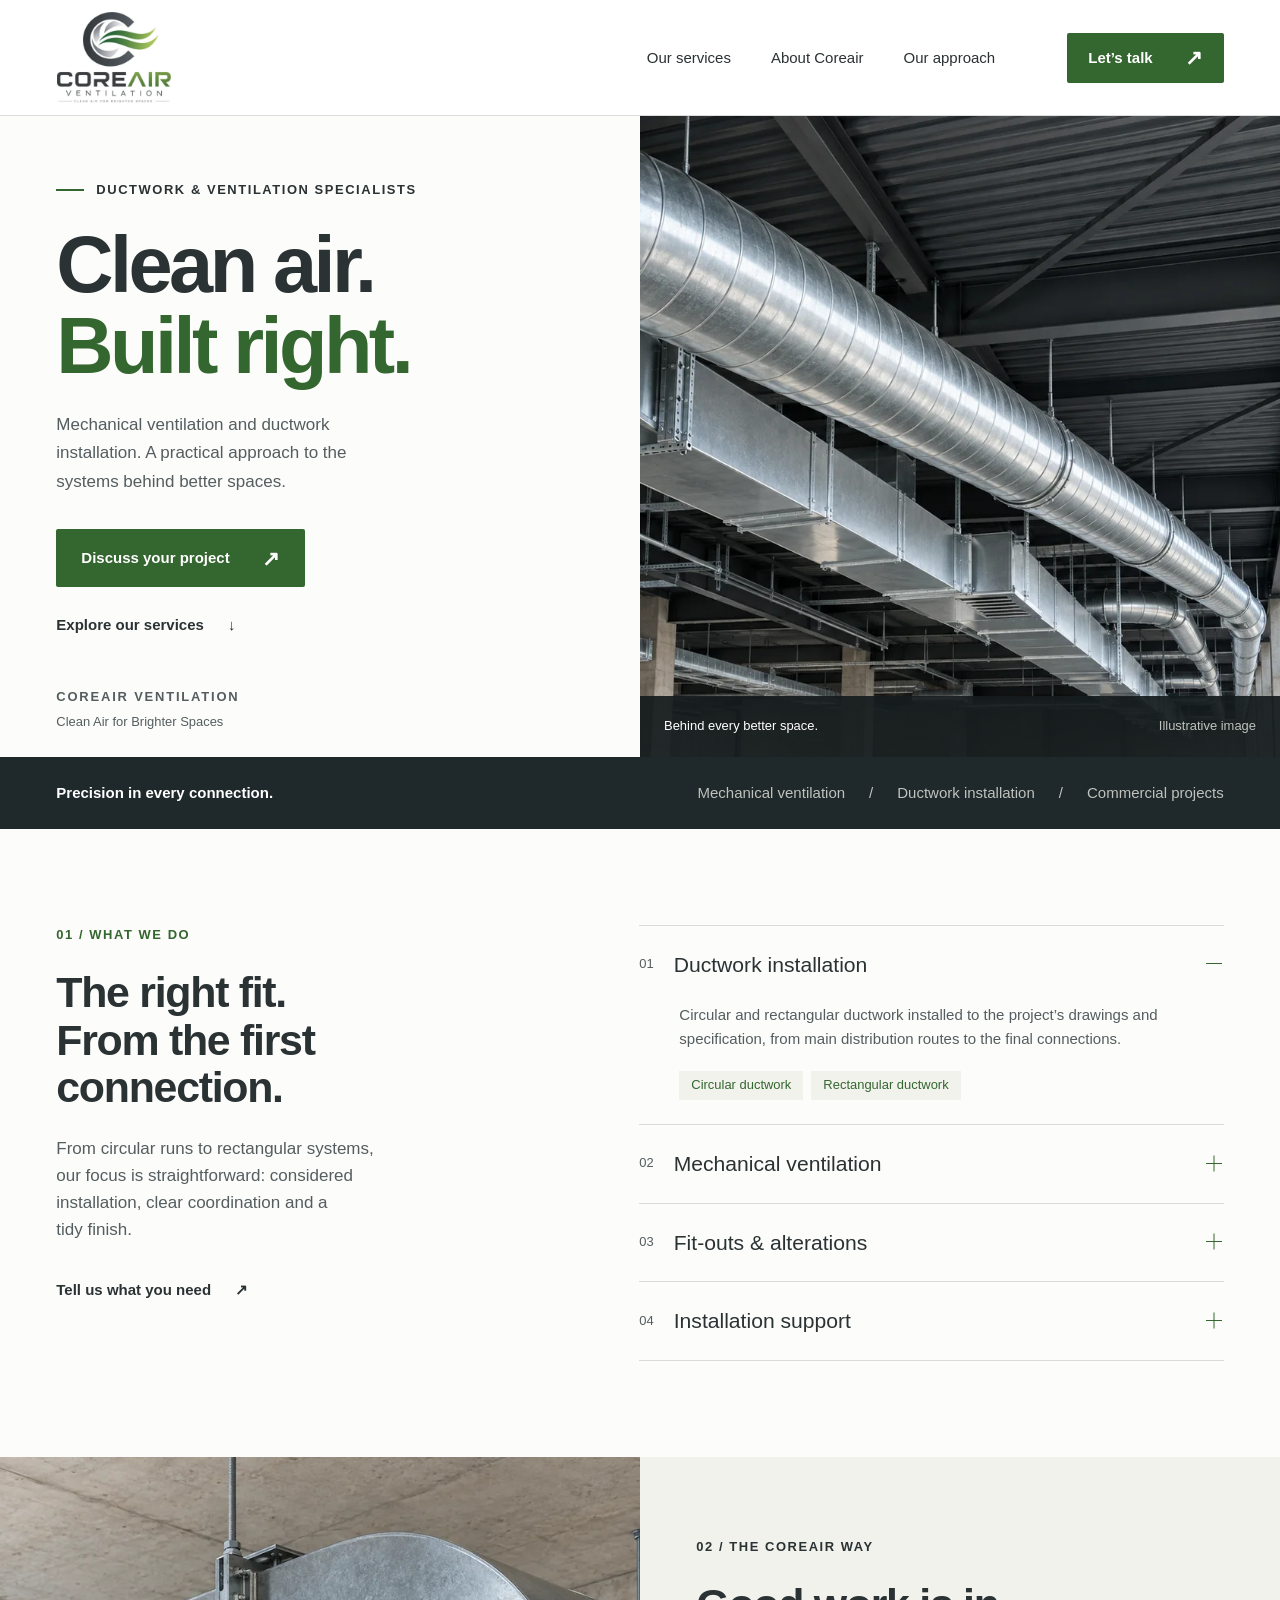
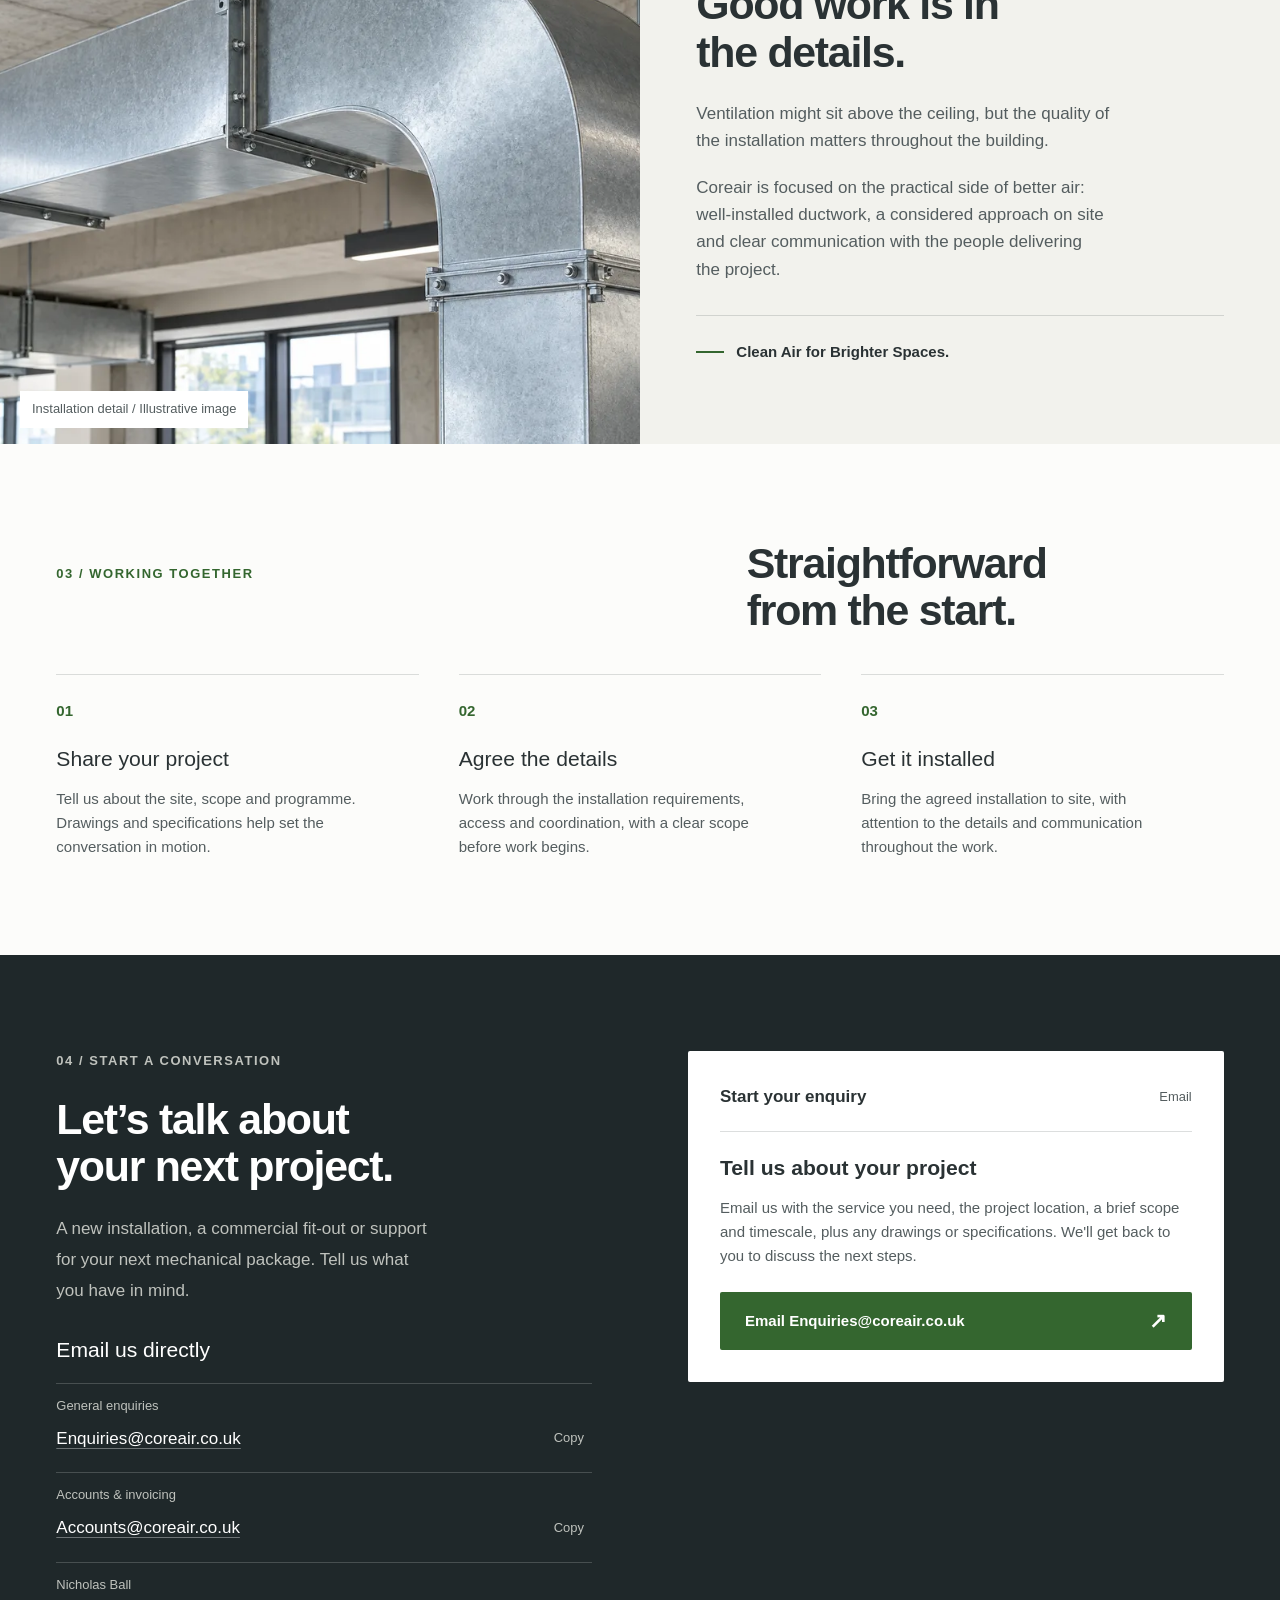
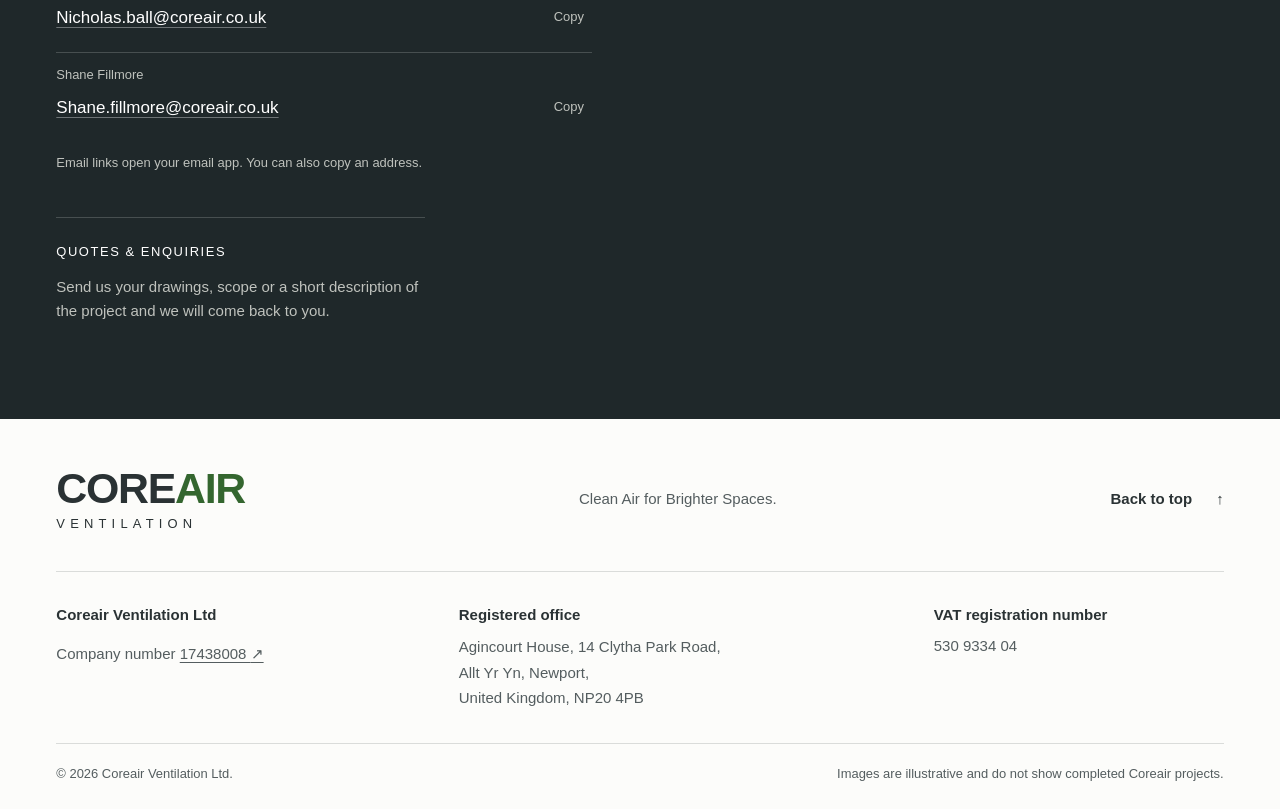
==== index.html @ 1199c588 "Coreair Ventilation website for GitHub Pages (coreair.co.uk) Co-Authored-By: Claude Opus 5.5 <norepl" ====
<!doctype html>
<html lang="en-GB">
<head>
  <meta charset="utf-8">
  <meta name="viewport" content="width=device-width,initial-scale=1">
  <meta name="robots" content="noindex,nofollow">
  <title>Coreair Ventilation | Clean Air for Brighter Spaces</title>
  <meta name="description" content="Coreair Ventilation. Ductwork and mechanical ventilation installation for commercial spaces. Explore our services and start a conversation about your project.">
  <meta name="theme-color" content="#32383a">
  <link rel="preconnect" href="https://api.fontshare.com">
  <link href="https://api.fontshare.com/v2/css?f[]=satoshi@400,500,700&f[]=cabinet-grotesk@500,700,800&display=swap" rel="stylesheet">
  <link rel="stylesheet" href="./base.css">
  <link rel="stylesheet" href="./style.css?v=3">
  <link rel="preload" as="image" href="./assets/ductwork-hero.webp">
  <script src="./app.js?v=3" defer></script>
</head>
<body>
  <a class="skip-link" href="#main">Skip to content</a>
  <header class="site-header">
    <div class="header-inner">
      <a class="brand" href="#home" aria-label="Coreair Ventilation home"><img src="./assets/coreair-logo.webp" width="600" height="480" alt="Coreair Ventilation. Clean Air for Brighter Spaces."></a>
      <nav class="desktop-nav" aria-label="Main navigation">
        <a href="#services">Our services</a><a href="#about">About Coreair</a><a href="#approach">Our approach</a>
      </nav>
      <a class="button header-cta" href="#contact">Let’s talk <span aria-hidden="true">↗</span></a>
      <button class="menu-toggle" aria-expanded="false" aria-controls="mobile-nav">Menu <span aria-hidden="true">☰</span></button>
    </div>
    <nav id="mobile-nav" class="mobile-nav" aria-label="Mobile navigation" hidden>
      <a href="#services">Our services</a><a href="#about">About Coreair</a><a href="#approach">Our approach</a><a href="#contact">Discuss your project ↗</a>
    </nav>
  </header>
  <main id="main">
    <section class="hero" id="home" aria-labelledby="hero-title">
      <div class="hero-copy">
        <p class="eyebrow"><span class="small-rule" aria-hidden="true"></span> Ductwork &amp; ventilation specialists</p>
        <h1 id="hero-title">Clean air.<br><span>Built right.</span></h1>
        <p class="hero-description">Mechanical ventilation and ductwork installation. A practical approach to the systems behind better spaces.</p>
        <a href="#contact" class="button">Discuss your project <span aria-hidden="true">↗</span></a>
        <a href="#services" class="text-link">Explore our services <span aria-hidden="true">↓</span></a>
        <div class="hero-footnote"><span>COREAIR VENTILATION</span><span>Clean Air for Brighter Spaces</span></div>
      </div>
      <figure class="hero-visual">
        <img src="./assets/ductwork-hero.webp" width="1536" height="1024" alt="Illustrative commercial interior with exposed galvanised ventilation ductwork" fetchpriority="high">
        <figcaption><span>Behind every better space.</span><span>Illustrative image</span></figcaption>
      </figure>
    </section>
    <div class="scope-strip" aria-label="Core services"><span>Precision in every connection.</span><div><span>Mechanical ventilation</span><span aria-hidden="true">/</span><span>Ductwork installation</span><span aria-hidden="true">/</span><span>Commercial projects</span></div></div>
    <section class="services section-wrap" id="services" aria-labelledby="services-title">
      <div class="section-intro">
        <p class="eyebrow">01 / What we do</p>
        <h2 id="services-title">The right fit.<br>From the first connection.</h2>
        <p>From circular runs to rectangular systems, our focus is straightforward: considered installation, clear coordination and a tidy finish.</p>
        <a class="text-link" href="#contact">Tell us what you need <span aria-hidden="true">↗</span></a>
      </div>
      <div class="service-list">
        <details open>
          <summary><span class="service-number">01</span><h3>Ductwork installation</h3><span class="expand" aria-hidden="true"></span></summary>
          <div class="service-body"><p>Circular and rectangular ductwork installed to the project’s drawings and specification, from main distribution routes to the final connections.</p><div class="service-tags"><span>Circular ductwork</span><span>Rectangular ductwork</span></div></div>
        </details>
        <details>
          <summary><span class="service-number">02</span><h3>Mechanical ventilation</h3><span class="expand" aria-hidden="true"></span></summary>
          <div class="service-body"><p>Installation of supply and extract ventilation systems, connecting equipment, ductwork and terminals as part of a coordinated building-services package.</p><div class="service-tags"><span>Supply air</span><span>Extract systems</span></div></div>
        </details>
        <details>
          <summary><span class="service-number">03</span><h3>Fit-outs &amp; alterations</h3><span class="expand" aria-hidden="true"></span></summary>
          <div class="service-body"><p>Ductwork installation and modifications for changing layouts. Discuss new fit-outs, refurbishments or alterations to an existing installation with us.</p><div class="service-tags"><span>Commercial fit-outs</span><span>Refurbishments</span></div></div>
        </details>
        <details>
          <summary><span class="service-number">04</span><h3>Installation support</h3><span class="expand" aria-hidden="true"></span></summary>
          <div class="service-body"><p>Speak to us about ductwork installation support for your mechanical package. Share the scope, programme and site requirements so we can discuss the right arrangement.</p><div class="service-tags"><span>Site coordination</span><span>Project support</span></div></div>
        </details>
      </div>
    </section>
    <section class="about" id="about" aria-labelledby="about-title">
      <figure class="about-image"><img src="./assets/ductwork-detail.webp" width="1376" height="1024" alt="Illustrative close-up of rectangular metal ductwork and flange connections" loading="lazy" decoding="async"><figcaption>Installation detail / Illustrative image</figcaption></figure>
      <div class="about-copy">
        <p class="eyebrow">02 / The Coreair way</p>
        <h2 id="about-title">Good work is in<br>the details.</h2>
        <p>Ventilation might sit above the ceiling, but the quality of the installation matters throughout the building.</p>
        <p>Coreair is focused on the practical side of better air: well-installed ductwork, a considered approach on site and clear communication with the people delivering the project.</p>
        <div class="brand-promise"><span class="small-rule" aria-hidden="true"></span> Clean Air for Brighter Spaces.</div>
      </div>
    </section>
    <section class="approach section-wrap" id="approach" aria-labelledby="approach-title">
      <div class="approach-heading"><p class="eyebrow">03 / Working together</p><h2 id="approach-title">Straightforward from the start.</h2></div>
      <ol class="steps" role="list">
        <li><span class="step-number">01</span><h3>Share your project</h3><p>Tell us about the site, scope and programme. Drawings and specifications help set the conversation in motion.</p></li>
        <li><span class="step-number">02</span><h3>Agree the details</h3><p>Work through the installation requirements, access and coordination, with a clear scope before work begins.</p></li>
        <li><span class="step-number">03</span><h3>Get it installed</h3><p>Bring the agreed installation to site, with attention to the details and communication throughout the work.</p></li>
      </ol>
    </section>
    <section class="contact" id="contact" aria-labelledby="contact-title">
      <div class="contact-inner">
        <div class="contact-copy">
          <p class="eyebrow">04 / Start a conversation</p>
          <h2 id="contact-title">Let’s talk about<br>your next project.</h2>
          <p>A new installation, a commercial fit-out or support for your next mechanical package. Tell us what you have in mind.</p>
          <div class="contact-directory" aria-labelledby="direct-contact-title">
            <h3 id="direct-contact-title">Email us directly</h3>
            <div class="contact-person">
              <span class="contact-label">General enquiries</span>
              <div class="contact-email-row"><a href="mailto:Enquiries@coreair.co.uk" target="_blank" rel="noopener noreferrer">Enquiries@coreair.co.uk</a><button type="button" class="copy-email" data-email="Enquiries@coreair.co.uk" aria-label="Copy enquiries email address">Copy</button></div>
            </div>
            <div class="contact-person">
              <span class="contact-label">Accounts &amp; invoicing</span>
              <div class="contact-email-row"><a href="mailto:Accounts@coreair.co.uk" target="_blank" rel="noopener noreferrer">Accounts@coreair.co.uk</a><button type="button" class="copy-email" data-email="Accounts@coreair.co.uk" aria-label="Copy accounts email address">Copy</button></div>
            </div>
            <div class="contact-person">
              <span class="contact-label">Nicholas Ball</span>
              <div class="contact-email-row"><a href="mailto:Nicholas.ball@coreair.co.uk" target="_blank" rel="noopener noreferrer">Nicholas.ball@coreair.co.uk</a><button type="button" class="copy-email" data-email="Nicholas.ball@coreair.co.uk" aria-label="Copy Nicholas Ball email address">Copy</button></div>
            </div>
            <div class="contact-person">
              <span class="contact-label">Shane Fillmore</span>
              <div class="contact-email-row"><a href="mailto:Shane.fillmore@coreair.co.uk" target="_blank" rel="noopener noreferrer">Shane.fillmore@coreair.co.uk</a><button type="button" class="copy-email" data-email="Shane.fillmore@coreair.co.uk" aria-label="Copy Shane Fillmore email address">Copy</button></div>
            </div>
            <p id="copy-status" role="status" aria-live="polite">Email links open your email app. You can also copy an address.</p>
          </div>
          <div class="contact-note"><span class="note-label">QUOTES &amp; ENQUIRIES</span><p>Send us your drawings, scope or a short description of the project and we will come back to you.</p></div>
        </div>
        <div class="enquiry-panel">
          <div class="form-topline"><span>Start your enquiry</span><span>Email</span></div>
          <h3 class="enquiry-heading">Tell us about your project</h3>
          <p class="enquiry-text">Email us with the service you need, the project location, a brief scope and timescale, plus any drawings or specifications. We'll get back to you to discuss the next steps.</p>
          <a class="button form-next" href="mailto:Enquiries@coreair.co.uk?subject=Project%20enquiry">Email Enquiries@coreair.co.uk <span aria-hidden="true">↗</span></a>
        </div>
      </div>
    </section>
  </main>
  <footer class="site-footer">
    <div class="footer-top"><a href="#home" class="footer-name" aria-label="Back to Coreair home">CORE<span>AIR</span><small>VENTILATION</small></a><p>Clean Air for Brighter Spaces.</p><a class="text-link" href="#home">Back to top <span aria-hidden="true">↑</span></a></div>
    <div class="company-details" aria-label="Company registration details">
      <div class="company-identity">
        <h3>Coreair Ventilation Ltd</h3>
        <p>Company number <a href="https://find-and-update.company-information.service.gov.uk/company/17438008" target="_blank" rel="noopener noreferrer" aria-label="Company number 17438008 on Companies House, opens in a new tab">17438008 <span aria-hidden="true">↗</span></a></p>
      </div>
      <div class="registered-office">
        <h3>Registered office</h3>
        <address>Agincourt House, 14 Clytha Park Road,<br>Allt Yr Yn, Newport,<br>United Kingdom, NP20 4PB</address>
      </div>
      <div class="vat-registration">
        <h3>VAT registration number</h3>
        <p>530 9334 04</p>
      </div>
    </div>
    <div class="footer-bottom"><span>© 2026 Coreair Ventilation Ltd.</span><span>Images are illustrative and do not show completed Coreair projects.</span></div>
  </footer>
</body>
</html>
---- base.css ----
*,*::before,*::after{box-sizing:border-box;margin:0;padding:0}
html{-moz-text-size-adjust:none;-webkit-text-size-adjust:none;text-size-adjust:none;-webkit-font-smoothing:antialiased;-moz-osx-font-smoothing:grayscale;text-rendering:optimizeLegibility;scroll-padding-top:var(--space-32)}
body{min-height:100dvh;line-height:1.6;font-family:var(--font-body,sans-serif);font-size:var(--text-base);color:var(--color-text);background:var(--color-bg)}
img,picture,video,canvas,svg{display:block;max-width:100%;height:auto}
ul[role=list],ol[role=list]{list-style:none}
input,button,textarea,select{font:inherit;color:inherit}
h1,h2,h3,h4,h5,h6{text-wrap:balance;line-height:1.15}
p,li,figcaption{text-wrap:pretty}
::selection{background:oklch(from var(--color-primary) l c h / .2)}
:focus-visible{outline:3px solid var(--color-primary);outline-offset:4px}
button{cursor:pointer;background:none;border:none}
a{color:inherit;text-decoration:none}
button,a,input,select,textarea{-webkit-tap-highlight-color:transparent}
[hidden]{display:none!important}
@media(prefers-reduced-motion:reduce){*,*::before,*::after{animation-duration:.01ms!important;transition-duration:.01ms!important;scroll-behavior:auto!important}}
---- style.css ----
:root{
  --font-display:'Cabinet Grotesk',sans-serif;--font-body:'Satoshi',sans-serif;
  --text-xs:clamp(.75rem,.73rem + .1vw,.8125rem);--text-sm:clamp(.875rem,.83rem + .15vw,.9375rem);--text-base:clamp(1rem,.95rem + .15vw,1.0625rem);--text-lg:clamp(1.125rem,1rem + .4vw,1.375rem);--text-xl:clamp(2rem,1.4rem + 1.6vw,2.875rem);--text-hero:clamp(3.6rem,2rem + 3.7vw,6.125rem);
  --space-1:.25rem;--space-2:.5rem;--space-3:.75rem;--space-4:1rem;--space-5:1.25rem;--space-6:1.5rem;--space-8:2rem;--space-10:2.5rem;--space-12:3rem;--space-16:4rem;--space-20:5rem;--space-24:6rem;--space-32:8rem;
  --color-bg:oklch(99% .002 110);--color-text:oklch(31% .012 215);--color-primary:oklch(46% .10 142);--color-primary-hover:oklch(38% .09 142);--color-muted:oklch(47% .012 215);--color-soft:oklch(96% .007 110);--color-white:oklch(100% 0 0);--color-line:oklch(31% .012 215 / .16);--color-dark:oklch(27% .013 210);--color-light-muted:oklch(81% .008 130);--radius-sm:2px;
  --gutter:clamp(var(--space-6),4.4vw,var(--space-20));--content-width:1440px;
}
#enquiry-result{scroll-margin-top:var(--space-32)}
.company-details{display:grid;grid-template-columns:1fr 1.2fr .8fr;gap:var(--space-10);border-top:1px solid var(--color-line);padding-block:var(--space-8);font-size:var(--text-sm);color:var(--color-muted)}
.company-details h3{font-family:var(--font-body);font-size:var(--text-sm);font-weight:700;line-height:1.5;color:var(--color-text);margin-bottom:var(--space-2)}
.company-details address{font-style:normal;line-height:1.7}
.company-details a{display:inline-block;text-decoration:underline;text-underline-offset:3px;padding-block:var(--space-2)}
.company-details a:hover{color:var(--color-primary)}
.company-details .vat-registration p{font-variant-numeric:tabular-nums}
@media(max-width:760px){.company-details{grid-template-columns:1fr;gap:var(--space-6)}}
.contact-directory{margin-top:var(--space-8);min-width:0}
.contact-directory h3{font-size:var(--text-lg);font-weight:500;margin-bottom:var(--space-5)}
.contact-person{padding-block:var(--space-3);border-top:1px solid oklch(100% 0 0 / .18)}
.contact-label{font-size:var(--text-xs);color:var(--color-light-muted);display:block}
.contact-email-row{display:flex;align-items:center;gap:var(--space-3);justify-content:space-between;min-width:0}
.contact-email-row a{font-size:var(--text-base);font-weight:500;overflow-wrap:anywhere;min-width:0;min-height:44px;display:flex;align-items:center;text-decoration:underline;text-decoration-color:oklch(100% 0 0 / .35);text-underline-offset:4px}
.contact-email-row a:hover{text-decoration-color:var(--color-white)}
.copy-email{font-size:var(--text-xs);min-height:44px;min-width:44px;padding:var(--space-2);color:var(--color-light-muted);flex:none}
.copy-email:hover{color:var(--color-white);text-decoration:underline}
.contact-directory :focus-visible{outline-color:var(--color-white)}
#copy-status{font-size:var(--text-xs);color:var(--color-light-muted);margin-top:var(--space-3);min-height:40px}
.contact-directory+.contact-note{margin-top:var(--space-6)}
.sr-only{position:absolute;width:1px;height:1px;overflow:hidden;clip:rect(0,0,0,0);white-space:nowrap}
.skip-link{position:fixed;top:-80px;left:var(--space-4);z-index:100;background:var(--color-white);padding:var(--space-3)}.skip-link:focus{top:var(--space-3)}
.preview-bar{background:var(--color-dark);color:var(--color-white);padding:var(--space-2) var(--gutter);display:flex;align-items:center;justify-content:center;gap:var(--space-2);font-size:var(--text-xs);letter-spacing:.02em}
.preview-extra{color:var(--color-light-muted)}.preview-dot{width:5px;height:5px;border-radius:50%;background:oklch(77% .12 135)}
.site-header{position:sticky;top:0;z-index:20;background:var(--color-white);border-bottom:1px solid var(--color-line)}
.header-inner{max-width:var(--content-width);margin-inline:auto;padding:var(--space-3) var(--gutter);display:flex;align-items:center;justify-content:space-between;gap:var(--space-8);min-height:110px}
.brand{display:block;width:116px;flex:none}.brand img{width:116px;height:91px;object-fit:contain}
.desktop-nav{display:flex;gap:var(--space-10);margin-left:auto;margin-right:var(--space-10);font-size:var(--text-sm);font-weight:500}.desktop-nav a{padding-block:var(--space-3)}.desktop-nav a:hover,.text-link:hover{color:var(--color-primary)}
.button{display:inline-flex;align-items:center;justify-content:space-between;gap:var(--space-8);padding:var(--space-4) var(--space-6);min-height:52px;border:1px solid transparent;border-radius:var(--radius-sm);background:var(--color-primary);color:var(--color-white);font-size:var(--text-sm);font-weight:700;text-align:left}.button:hover{background:var(--color-primary-hover)}.button:active{transform:translateY(1px)}.button span{font-size:var(--text-lg);line-height:1}
.header-cta{padding:var(--space-3) var(--space-5);min-height:46px}.menu-toggle{display:none;min-height:44px;font-size:var(--text-sm);font-weight:700}.mobile-nav{padding:var(--space-4) var(--gutter);border-top:1px solid var(--color-line)}.mobile-nav a{display:block;padding:var(--space-3) 0}
.hero{display:grid;grid-template-columns:1fr 1fr;max-width:var(--content-width);margin-inline:auto;min-height:620px}
.hero-copy{padding:var(--space-16) var(--space-10) var(--space-6) var(--gutter);display:flex;flex-direction:column;align-items:flex-start}
.eyebrow{font-size:var(--text-xs);font-weight:700;letter-spacing:.12em;text-transform:uppercase;display:flex;align-items:center;gap:var(--space-3);margin-bottom:var(--space-6)}.small-rule{width:28px;height:2px;display:inline-block;flex:none;background:var(--color-primary)}
h1{font-family:var(--font-display);font-size:var(--text-hero);font-weight:700;letter-spacing:-.045em;line-height:1.02;margin-bottom:var(--space-6)}h1 span{color:var(--color-primary)}
.hero-description{color:var(--color-muted);max-width:37ch;margin-bottom:var(--space-8);line-height:1.7}
.text-link{display:inline-flex;gap:var(--space-6);align-items:center;min-height:44px;font-size:var(--text-sm);font-weight:700}.hero-copy>.text-link{margin-top:var(--space-4)}
.hero-footnote{width:100%;margin-top:auto;padding-top:var(--space-10);display:flex;flex-direction:column;gap:var(--space-1);font-size:var(--text-xs);color:var(--color-muted)}.hero-footnote span:first-child{font-weight:700;font-size:var(--text-xs);letter-spacing:.14em}
.hero-visual{position:relative;min-height:620px;background:var(--color-dark)}.hero-visual>img{width:100%;height:100%;position:absolute;inset:0;object-fit:cover;object-position:58% center}.hero-visual figcaption{position:absolute;bottom:0;left:0;right:0;padding:var(--space-5) var(--space-6);display:flex;justify-content:space-between;gap:var(--space-4);background:oklch(22% .01 210 / .92);color:var(--color-white);font-size:var(--text-xs)}.hero-visual figcaption span:last-child{color:var(--color-light-muted)}
.scope-strip{padding:var(--space-6) var(--gutter);display:flex;justify-content:space-between;gap:var(--space-6);background:var(--color-dark);color:var(--color-white);font-size:var(--text-sm)}.scope-strip>span{font-weight:700}.scope-strip>div{display:flex;align-items:center;gap:var(--space-6);color:var(--color-light-muted)}
.section-wrap{max-width:var(--content-width);margin-inline:auto;padding-inline:var(--gutter)}
.services{display:grid;grid-template-columns:1fr 1.2fr;gap:var(--space-24);padding-block:var(--space-24)}
h2{font-family:var(--font-display);font-size:var(--text-xl);font-weight:700;letter-spacing:-.03em;line-height:1.1;margin-bottom:var(--space-6)}.section-intro>p:not(.eyebrow){color:var(--color-muted);max-width:37ch;margin-bottom:var(--space-6)}.section-intro .eyebrow,.approach .eyebrow{color:var(--color-primary)}
.service-list{border-top:1px solid var(--color-line)}.service-list details{border-bottom:1px solid var(--color-line)}.service-list summary{display:flex;align-items:center;gap:var(--space-5);padding-block:var(--space-6);cursor:pointer;list-style:none}.service-list summary::-webkit-details-marker{display:none}.service-number{font-size:var(--text-xs);color:var(--color-muted);font-variant-numeric:tabular-nums}.service-list h3{font-size:var(--text-lg);font-weight:500;line-height:1.4}.expand{margin-left:auto;position:relative;width:18px;height:18px;flex:none}.expand:before,.expand:after{content:"";position:absolute;left:0;top:8px;width:16px;height:1px;background:var(--color-primary)}.expand:after{transform:rotate(90deg)}details[open] .expand:after{transform:rotate(0)}.service-body{padding:0 var(--space-8) var(--space-6) var(--space-10)}.service-body>p{color:var(--color-muted);font-size:var(--text-sm)}.service-tags{display:flex;flex-wrap:wrap;gap:var(--space-2);margin-top:var(--space-5)}.service-tags span{padding:var(--space-1) var(--space-3);background:var(--color-soft);font-size:var(--text-xs);color:var(--color-primary)}
.about{display:grid;grid-template-columns:1fr 1fr;background:var(--color-soft);max-width:var(--content-width);margin-inline:auto}.about-image{position:relative;min-height:540px}.about-image img{position:absolute;inset:0;width:100%;height:100%;object-fit:cover}.about-image figcaption{position:absolute;bottom:var(--space-4);left:var(--space-5);font-size:var(--text-xs);background:var(--color-white);color:var(--color-muted);padding:var(--space-2) var(--space-3)}.about-copy{padding:var(--space-20) var(--gutter);align-self:center}.about-copy>p:not(.eyebrow){color:var(--color-muted);margin-bottom:var(--space-5);max-width:45ch}.brand-promise{display:flex;align-items:center;gap:var(--space-3);border-top:1px solid var(--color-line);padding-top:var(--space-6);margin-top:var(--space-8);font-weight:700;font-size:var(--text-sm)}
.approach{padding-block:var(--space-24)}.approach-heading{display:flex;align-items:baseline;justify-content:space-between;gap:var(--space-10);margin-bottom:var(--space-10)}.approach-heading h2{max-width:20ch;margin:0}.steps{display:grid;grid-template-columns:repeat(3,1fr);gap:var(--space-10)}.steps li{border-top:1px solid var(--color-line);padding-top:var(--space-6)}.step-number{display:block;font-size:var(--text-sm);color:var(--color-primary);font-weight:700;margin-bottom:var(--space-6)}.steps h3{font-size:var(--text-lg);font-weight:500;margin-bottom:var(--space-4)}.steps p{font-size:var(--text-sm);color:var(--color-muted);max-width:37ch}
.contact{background:var(--color-dark);color:var(--color-white)}.contact-inner{max-width:var(--content-width);padding:var(--space-24) var(--gutter);margin-inline:auto;display:grid;grid-template-columns:1fr 1fr;gap:var(--space-24)}.contact-copy>.eyebrow{color:var(--color-light-muted)}.contact-copy>p:not(.eyebrow){color:var(--color-light-muted);max-width:40ch;line-height:1.8}.contact-note{border-top:1px solid oklch(100% 0 0 / .18);padding-top:var(--space-6);margin-top:var(--space-16);max-width:39ch}.note-label{display:block;font-size:var(--text-xs);letter-spacing:.12em;margin-bottom:var(--space-3)}.contact-note p{font-size:var(--text-sm);color:var(--color-light-muted)}
.enquiry-panel{padding:var(--space-8);background:var(--color-white);color:var(--color-text);border-radius:var(--radius-sm);align-self:start}.form-topline{display:flex;justify-content:space-between;align-items:center;gap:var(--space-4);border-bottom:1px solid var(--color-line);padding-bottom:var(--space-5);margin-bottom:var(--space-6);font-weight:700}.form-topline span:last-child{font-size:var(--text-xs);font-weight:400;color:var(--color-muted)}
fieldset{border:0;min-width:0}label{font-size:var(--text-sm);font-weight:500;display:block;margin-bottom:var(--space-2)}.optional{font-weight:400;color:var(--color-muted)}input,select,textarea{display:block;width:100%;border:1px solid var(--color-line);border-radius:var(--radius-sm);background:var(--color-white);padding:var(--space-3);font-size:var(--text-base);margin-bottom:var(--space-5);min-height:48px}textarea{resize:vertical}input::placeholder,textarea::placeholder{color:var(--color-muted);opacity:1;font-size:var(--text-sm)}.form-next{width:100%}.form-disclaimer{font-size:var(--text-xs);color:var(--color-muted);margin-top:var(--space-4)}.form-actions{display:flex;justify-content:space-between;gap:var(--space-3);align-items:center}.back-button{min-height:44px;padding:var(--space-2) var(--space-1);font-size:var(--text-sm);font-weight:700}.back-button:hover{color:var(--color-primary)}#enquiry-result h3{font-size:var(--text-lg);margin-bottom:var(--space-4)}.result-note{font-size:var(--text-sm);color:var(--color-muted);margin-bottom:var(--space-6)}#enquiry-summary{margin-bottom:var(--space-6);border-top:1px solid var(--color-line)}#enquiry-summary div{padding-block:var(--space-3);border-bottom:1px solid var(--color-line)}#enquiry-summary dt{font-size:var(--text-xs);color:var(--color-muted)}#enquiry-summary dd{font-size:var(--text-sm);overflow-wrap:anywhere;white-space:pre-wrap}.reset-button{display:block;margin-top:var(--space-3)}
.site-footer{padding:var(--space-12) var(--gutter) var(--space-6);max-width:var(--content-width);margin-inline:auto}.footer-top{display:flex;justify-content:space-between;gap:var(--space-6);align-items:center;padding-bottom:var(--space-10)}.footer-name{font-family:var(--font-display);font-size:var(--text-xl);font-weight:800;line-height:1;letter-spacing:-.03em}.footer-name>span{color:var(--color-primary)}.footer-name small{display:block;font-family:var(--font-body);font-size:var(--text-xs);font-weight:500;letter-spacing:.4em;margin-top:var(--space-2)}.footer-top>p{font-size:var(--text-sm);color:var(--color-muted)}.footer-bottom{display:flex;justify-content:space-between;gap:var(--space-10);border-top:1px solid var(--color-line);padding-top:var(--space-5);font-size:var(--text-xs);color:var(--color-muted)}.footer-bottom span:last-child{max-width:66ch;text-align:right}
@media(min-width:1600px){.scope-strip{padding-inline:max(var(--gutter),calc((100vw - 1280px)/2))}}
@media(max-width:1100px){.desktop-nav{gap:var(--space-6);margin-right:var(--space-4)}.hero{min-height:580px}.hero-visual{min-height:580px}.hero-copy{padding-top:var(--space-12)}.services,.contact-inner{gap:var(--space-12)}.scope-strip{flex-direction:column;gap:var(--space-3)}.about-copy{padding:var(--space-12) var(--gutter)}.about-image{min-height:520px}}
@media(max-width:760px){html{scroll-padding-top:100px}.header-inner{min-height:88px;padding-block:var(--space-2);gap:var(--space-4)}.brand,.brand img{width:88px}.brand img{height:70px}.desktop-nav,.header-cta{display:none}.menu-toggle{display:flex;align-items:center;gap:var(--space-3)}.preview-bar{padding-inline:var(--space-3)}.preview-extra{font-size:var(--text-xs)}.hero{display:flex;flex-direction:column}.hero-copy{padding:var(--space-12) var(--gutter) var(--space-8)}.hero-copy>.eyebrow{font-size:var(--text-xs);letter-spacing:.08em;gap:var(--space-2)}.hero-description{max-width:39ch}.hero-footnote{display:none}.hero-visual{min-height:340px}.hero-visual>img{object-position:center 45%}.hero-visual figcaption{padding:var(--space-4);font-size:var(--text-xs)}.scope-strip{padding:var(--space-6) var(--gutter)}.scope-strip>div{flex-wrap:wrap;gap:var(--space-2) var(--space-3);font-size:var(--text-xs)}.services{grid-template-columns:1fr;gap:var(--space-10);padding-block:var(--space-16)}.section-intro>p:not(.eyebrow){max-width:50ch}.service-list summary{gap:var(--space-4)}.service-body{padding-left:var(--space-8);padding-right:0}.about{display:flex;flex-direction:column-reverse}.about-copy{padding:var(--space-16) var(--gutter)}.about-image{min-height:360px}.approach{padding-block:var(--space-16)}.approach-heading{display:block;margin-bottom:var(--space-8)}.approach-heading h2{max-width:18ch}.steps{grid-template-columns:1fr;gap:var(--space-6)}.steps li{display:grid;grid-template-columns:32px 1fr;column-gap:var(--space-4)}.step-number{grid-row:1/3;margin-bottom:0;padding-top:var(--space-1)}.steps h3{margin-bottom:var(--space-3)}.steps p{grid-column:2;max-width:50ch}.contact-inner{grid-template-columns:1fr;padding:var(--space-16) var(--gutter);gap:var(--space-10)}.contact-note{margin-top:var(--space-8);max-width:50ch}.enquiry-panel{padding:var(--space-6)}.footer-top{flex-wrap:wrap;row-gap:var(--space-6)}.footer-top>p{order:3;width:100%}.footer-bottom{display:block}.footer-bottom span{display:block}.footer-bottom span:last-child{text-align:left;margin-top:var(--space-4)}}
@media(max-width:380px){.preview-extra{max-width:180px}.hero-copy>.eyebrow{font-size:var(--text-xs);letter-spacing:.02em}.small-rule{width:20px}.enquiry-panel{padding:var(--space-5)}.form-actions .button{gap:var(--space-3);padding-inline:var(--space-4)}}

.enquiry-heading{font-size:var(--text-lg);margin-bottom:var(--space-4)}.enquiry-text{font-size:var(--text-sm);color:var(--color-muted);margin-bottom:var(--space-6)}a.button.form-next{text-decoration:none}
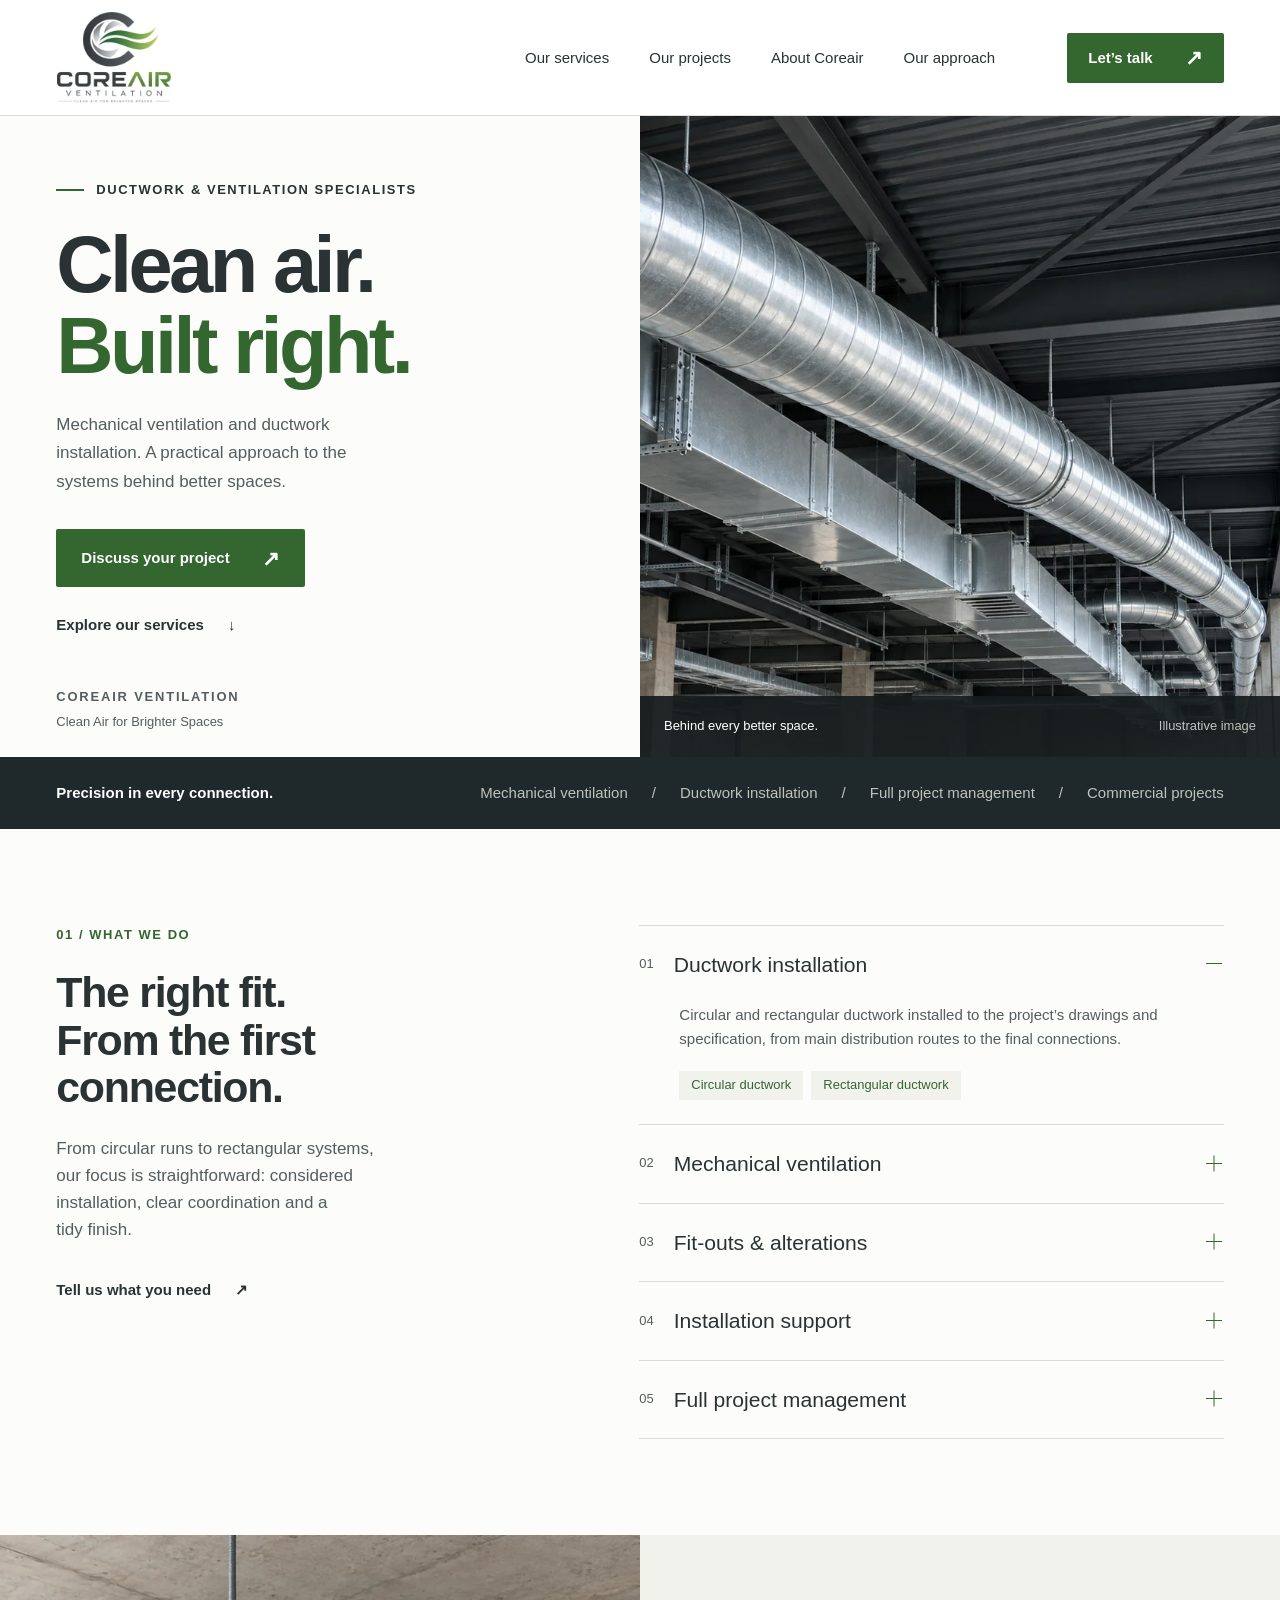
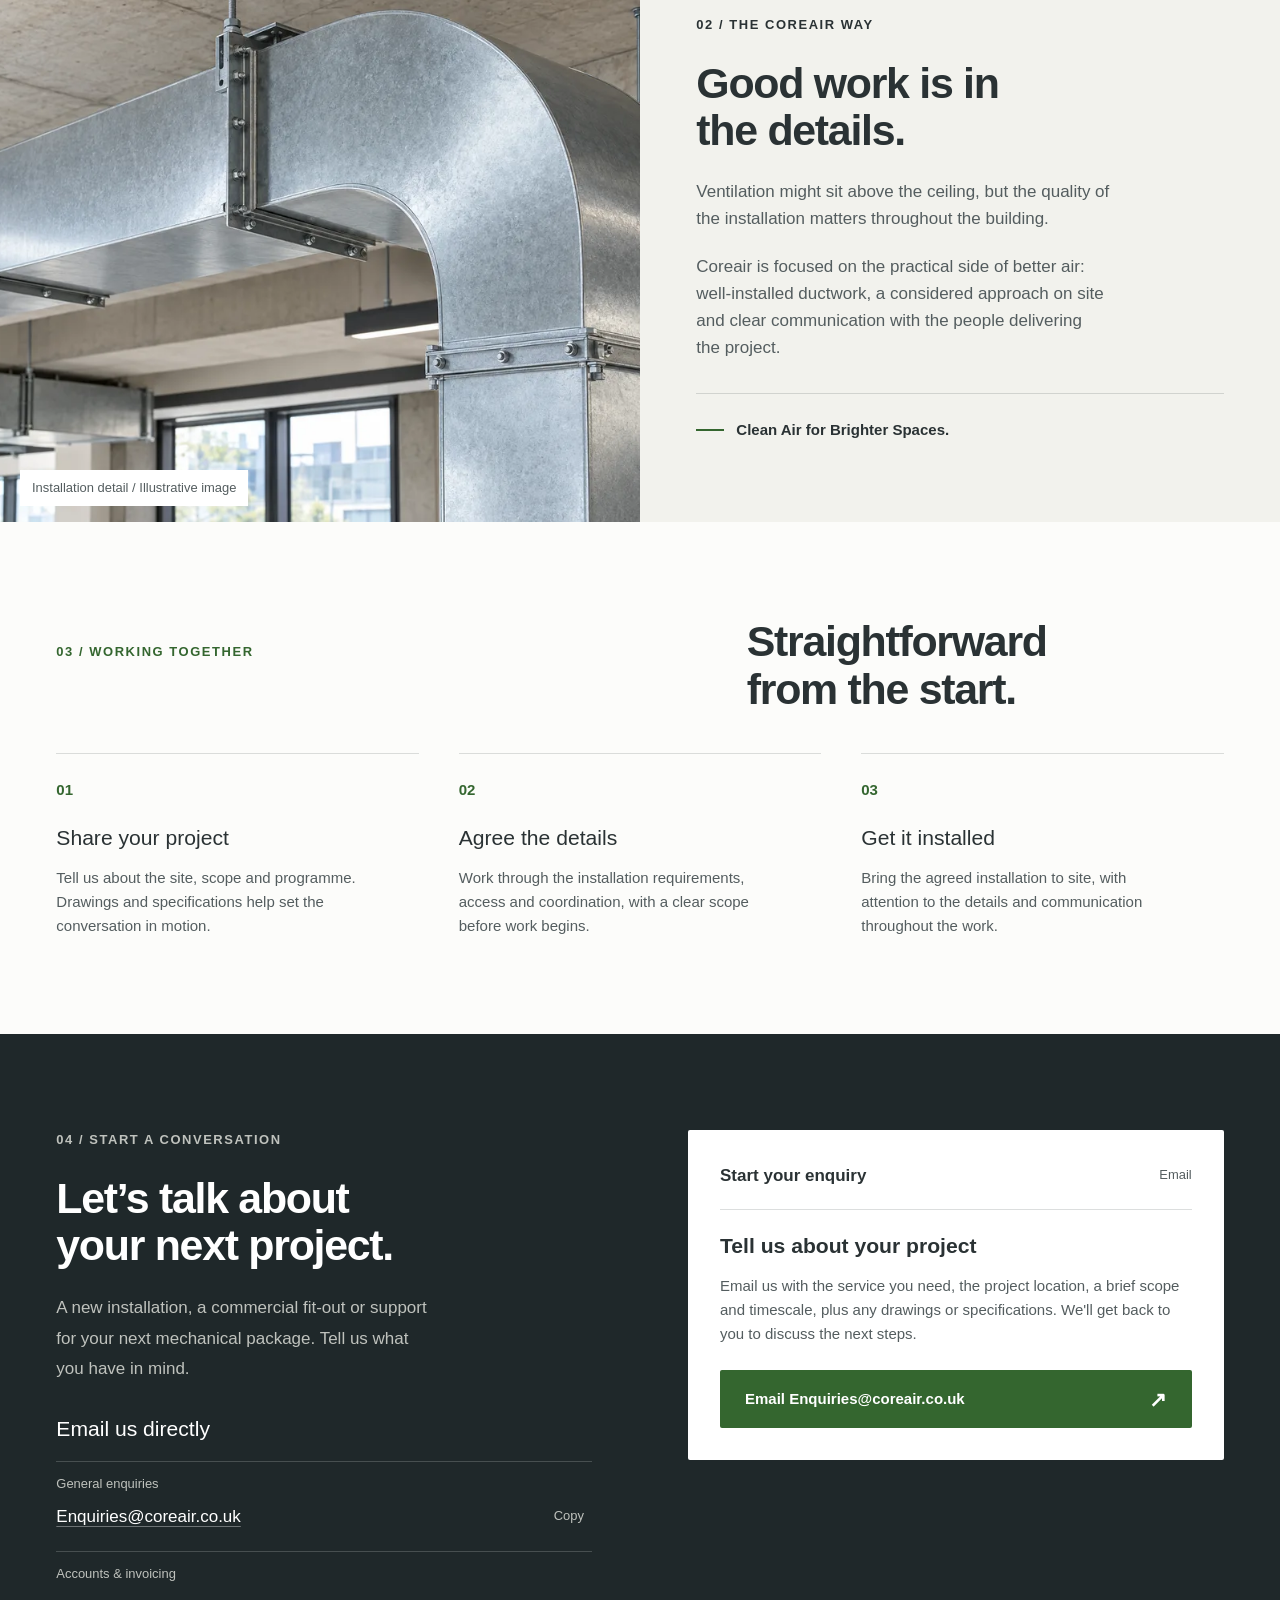
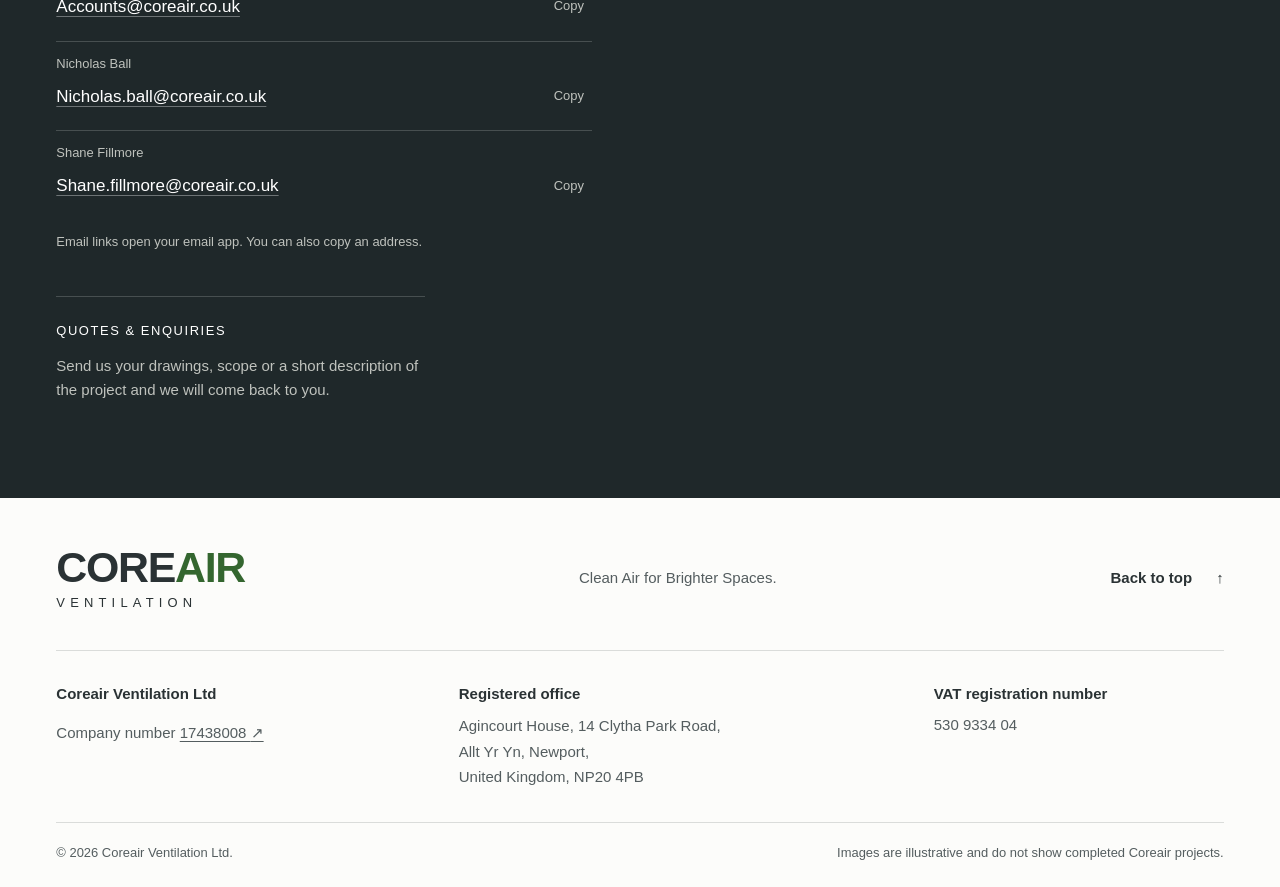
==== commit ec3edd75: "Add London Rivers projects page, project management service, nav link Co-Authored-By: Claude Sonnet " ====
--- a/index.html
+++ b/index.html
@@ -3,16 +3,25 @@
 <head>
   <meta charset="utf-8">
   <meta name="viewport" content="width=device-width,initial-scale=1">
-  <meta name="robots" content="noindex,nofollow">
-  <title>Coreair Ventilation | Clean Air for Brighter Spaces</title>
-  <meta name="description" content="Coreair Ventilation. Ductwork and mechanical ventilation installation for commercial spaces. Explore our services and start a conversation about your project.">
+  <meta name="robots" content="index,follow">
+  <link rel="canonical" href="https://coreair.co.uk/">
+  <title>Coreair Ventilation | Ductwork &amp; Mechanical Ventilation Installation</title>
+  <meta name="description" content="Coreair Ventilation Ltd installs ductwork and mechanical ventilation systems for commercial projects, fit-outs and contractors. Email Enquiries@coreair.co.uk to discuss your project.">
+  <meta property="og:title" content="Coreair Ventilation | Ductwork &amp; Mechanical Ventilation Installation">
+  <meta property="og:description" content="Ductwork and mechanical ventilation installation for commercial projects, fit-outs and contractors.">
+  <meta property="og:url" content="https://coreair.co.uk/">
+  <meta property="og:type" content="website">
+  <meta property="og:image" content="https://coreair.co.uk/assets/ductwork-hero.webp">
+  <script type="application/ld+json">
+  {"@context":"https://schema.org","@type":"LocalBusiness","name":"Coreair Ventilation Ltd","url":"https://coreair.co.uk/","logo":"https://coreair.co.uk/assets/coreair-logo.webp","email":"Enquiries@coreair.co.uk","description":"Ductwork and mechanical ventilation installation for commercial projects.","slogan":"Clean Air for Brighter Spaces","address":{"@type":"PostalAddress","streetAddress":"Agincourt House, 14 Clytha Park Road","addressLocality":"Newport","postalCode":"NP20 4PB","addressCountry":"GB"},"vatID":"GB530933404"}
+  </script>
   <meta name="theme-color" content="#32383a">
   <link rel="preconnect" href="https://api.fontshare.com">
   <link href="https://api.fontshare.com/v2/css?f[]=satoshi@400,500,700&f[]=cabinet-grotesk@500,700,800&display=swap" rel="stylesheet">
   <link rel="stylesheet" href="./base.css">
   <link rel="stylesheet" href="./style.css?v=3">
   <link rel="preload" as="image" href="./assets/ductwork-hero.webp">
-  <script src="./app.js?v=3" defer></script>
+  <script src="./app.js?v=4" defer></script>
 </head>
 <body>
   <a class="skip-link" href="#main">Skip to content</a>
@@ -20,13 +29,13 @@
     <div class="header-inner">
       <a class="brand" href="#home" aria-label="Coreair Ventilation home"><img src="./assets/coreair-logo.webp" width="600" height="480" alt="Coreair Ventilation. Clean Air for Brighter Spaces."></a>
       <nav class="desktop-nav" aria-label="Main navigation">
-        <a href="#services">Our services</a><a href="#about">About Coreair</a><a href="#approach">Our approach</a>
+        <a href="#services">Our services</a><a href="./projects.html">Our projects</a><a href="#about">About Coreair</a><a href="#approach">Our approach</a>
       </nav>
       <a class="button header-cta" href="#contact">Let’s talk <span aria-hidden="true">↗</span></a>
       <button class="menu-toggle" aria-expanded="false" aria-controls="mobile-nav">Menu <span aria-hidden="true">☰</span></button>
     </div>
     <nav id="mobile-nav" class="mobile-nav" aria-label="Mobile navigation" hidden>
-      <a href="#services">Our services</a><a href="#about">About Coreair</a><a href="#approach">Our approach</a><a href="#contact">Discuss your project ↗</a>
+      <a href="#services">Our services</a><a href="./projects.html">Our projects</a><a href="#about">About Coreair</a><a href="#approach">Our approach</a><a href="#contact">Discuss your project ↗</a>
     </nav>
   </header>
   <main id="main">
@@ -44,7 +53,7 @@
         <figcaption><span>Behind every better space.</span><span>Illustrative image</span></figcaption>
       </figure>
     </section>
-    <div class="scope-strip" aria-label="Core services"><span>Precision in every connection.</span><div><span>Mechanical ventilation</span><span aria-hidden="true">/</span><span>Ductwork installation</span><span aria-hidden="true">/</span><span>Commercial projects</span></div></div>
+    <div class="scope-strip" aria-label="Core services"><span>Precision in every connection.</span><div><span>Mechanical ventilation</span><span aria-hidden="true">/</span><span>Ductwork installation</span><span aria-hidden="true">/</span><span>Full project management</span><span aria-hidden="true">/</span><span>Commercial projects</span></div></div>
     <section class="services section-wrap" id="services" aria-labelledby="services-title">
       <div class="section-intro">
         <p class="eyebrow">01 / What we do</p>
@@ -68,6 +77,10 @@
         <details>
           <summary><span class="service-number">04</span><h3>Installation support</h3><span class="expand" aria-hidden="true"></span></summary>
           <div class="service-body"><p>Speak to us about ductwork installation support for your mechanical package. Share the scope, programme and site requirements so we can discuss the right arrangement.</p><div class="service-tags"><span>Site coordination</span><span>Project support</span></div></div>
+        </details>
+        <details>
+          <summary><span class="service-number">05</span><h3>Full project management</h3><span class="expand" aria-hidden="true"></span></summary>
+          <div class="service-body"><p>Coreair offers full project management for ductwork and mechanical ventilation packages, from the first conversation through to handover. One point of contact, with planning, programme and site coordination handled for you.</p><div class="service-tags"><span>Planning &amp; programme</span><span>Single point of contact</span><span>Handover</span></div></div>
         </details>
       </div>
     </section>
